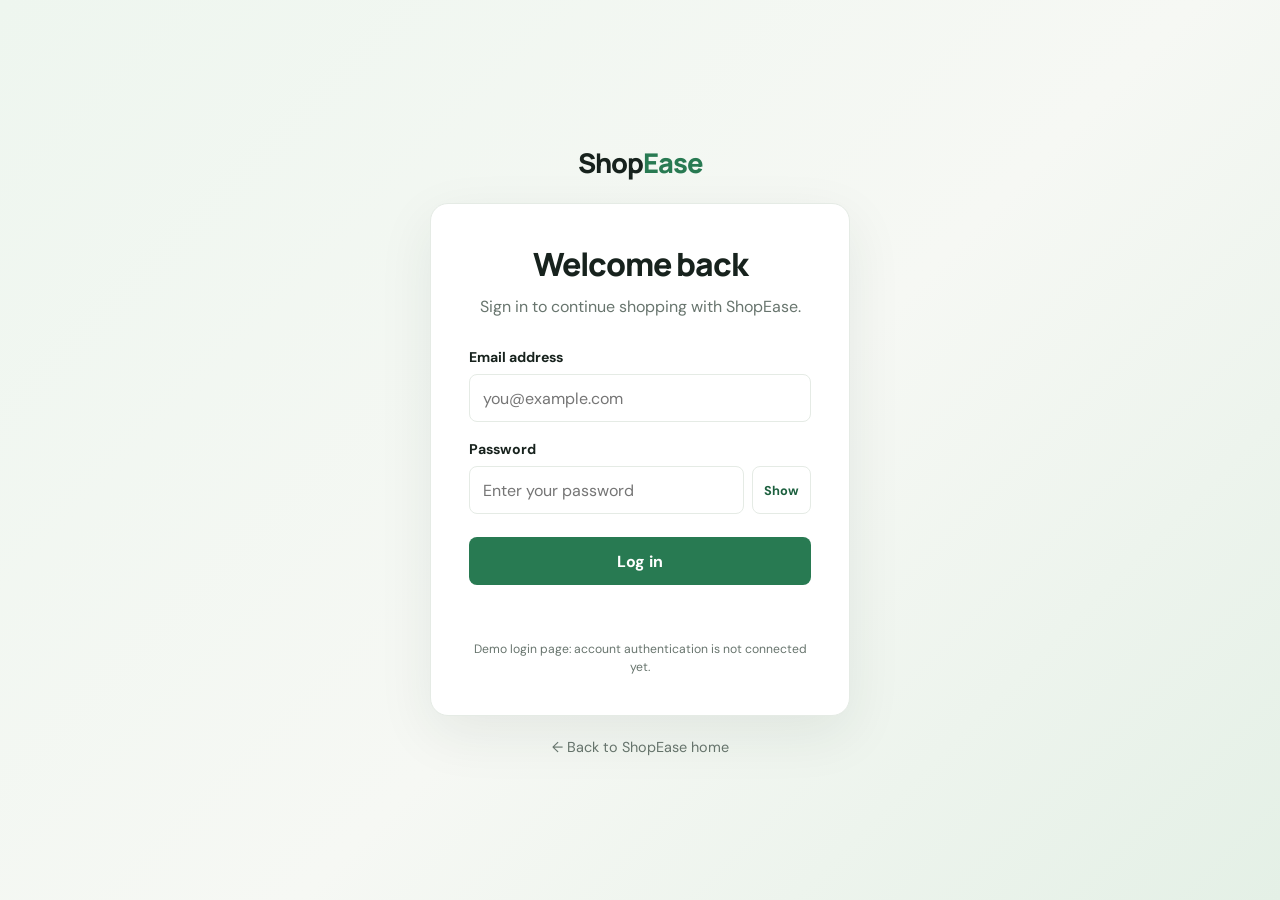
==== login.html @ 0783d09d "Create ShopEase login page" ====
<!DOCTYPE html>
<html lang="en">
<head>
  <meta charset="UTF-8">
  <meta name="viewport" content="width=device-width, initial-scale=1.0">
  <meta name="description" content="Sign in to ShopEase.">
  <title>Login | ShopEase</title>
  <link rel="stylesheet" href="style.css">
  <script src="login.js" defer></script>
</head>
<body class="login-page">
  <main class="login-shell">
    <a class="login-brand" href="index.html">Shop<span>Ease</span></a>
    <section class="login-card" aria-labelledby="login-title">
      <h1 id="login-title">Welcome back</h1>
      <p class="login-intro">Sign in to continue shopping with ShopEase.</p>

      <form id="login-form">
        <div class="login-field">
          <label for="email">Email address</label>
          <input id="email" name="email" type="email" placeholder="you@example.com" autocomplete="email" required>
        </div>

        <div class="login-field">
          <label for="password">Password</label>
          <div class="password-wrap">
            <input id="password" name="password" type="password" placeholder="Enter your password" autocomplete="current-password" minlength="6" required>
            <button class="password-toggle" id="password-toggle" type="button" aria-pressed="false">Show</button>
          </div>
        </div>

        <button class="login-submit" type="submit">Log in</button>
        <p class="login-message" id="login-message" role="status" aria-live="polite"></p>
      </form>

      <p class="login-demo-note">Demo login page: account authentication is not connected yet.</p>
    </section>
    <a class="login-back" href="index.html">← Back to ShopEase home</a>
  </main>
</body>
</html>
---- style.css ----
@import url('https://fonts.googleapis.com/css2?family=DM+Sans:wght@400;500;600;700&family=Manrope:wght@400;500;600;700;800&display=swap');

:root {
  --ink: #17221d;
  --muted: #68756e;
  --green: #287a52;
  --green-dark: #1d603f;
  --cream: #f6f8f4;
  --line: #e5ebe5;
  --white: #ffffff;
  font-family: 'DM Sans', sans-serif;
}
* { box-sizing: border-box; }
html { scroll-behavior: smooth; }
body { margin: 0; color: var(--ink); background: var(--white); }
button, input, select { font: inherit; }
button, a { -webkit-tap-highlight-color: transparent; }
a { color: inherit; text-decoration: none; }
.site-header { height: 76px; padding: 0 7%; display: flex; align-items: center; justify-content: space-between; border-bottom: 1px solid var(--line); background: #fff; }
.brand { font: 800 1.55rem 'Manrope', sans-serif; letter-spacing: -1px; }
.brand span, .hero h1 span { color: var(--green); }
.main-nav { display: flex; gap: 32px; color: var(--muted); font-size: .94rem; }
.main-nav a:hover { color: var(--green); }
.cart-toggle { border: 0; border-radius: 999px; padding: 10px 17px; color: #fff; background: var(--ink); cursor: pointer; }
.cart-count { display: inline-grid; place-items: center; min-width: 21px; height: 21px; margin-left: 5px; border-radius: 50%; color: var(--ink); background: #c8edcf; font-size: .75rem; font-weight: 700; }
.hero { min-height: 440px; padding: 65px 10%; display: grid; grid-template-columns: 1.1fr .9fr; align-items: center; gap: 40px; background: var(--cream); overflow: hidden; }
.eyebrow { margin: 0 0 13px; color: var(--green); font-size: .72rem; font-weight: 700; letter-spacing: 2px; }
.hero h1 { max-width: 570px; margin: 0; font: 800 clamp(2.8rem, 5vw, 4.5rem)/1.08 'Manrope', sans-serif; letter-spacing: -3px; }
.hero-copy > p:not(.eyebrow) { max-width: 470px; margin: 20px 0 28px; color: var(--muted); line-height: 1.8; }
.primary-button, .checkout-button { display: inline-block; border: 0; border-radius: 8px; padding: 13px 23px; color: #fff; background: var(--green); font-weight: 700; cursor: pointer; }
.primary-button:hover, .checkout-button:hover { background: var(--green-dark); }
.hero-art { min-height: 290px; position: relative; display: grid; place-items: center; }
.hero-circle { width: 250px; height: 250px; display: grid; place-items: center; border-radius: 50%; background: #dceee0; font-size: 7rem; transform: rotate(-8deg); }
.floating-tag { position: absolute; padding: 11px 16px; border-radius: 9px; background: #fff; box-shadow: 0 8px 30px #1b38221a; font-size: .85rem; font-weight: 700; }
.tag-one { top: 35px; right: 3%; }
.tag-two { bottom: 35px; left: 2%; }
.products-section { padding: 76px 7%; }
.section-heading { display: flex; align-items: end; justify-content: space-between; gap: 24px; margin-bottom: 30px; }
h2 { margin: 0; font: 800 2rem 'Manrope', sans-serif; letter-spacing: -1px; }
.product-tools { display: flex; gap: 10px; }
.product-tools input, .product-tools select { min-height: 42px; padding: 0 13px; border: 1px solid var(--line); border-radius: 7px; outline-color: var(--green); background: #fff; }
.product-tools input { width: 210px; }
.product-grid { display: grid; grid-template-columns: repeat(4, minmax(0, 1fr)); gap: 22px; }
.product-card { padding: 13px; border: 1px solid var(--line); border-radius: 13px; transition: transform .2s, box-shadow .2s; }
.product-card:hover { transform: translateY(-4px); box-shadow: 0 12px 30px #203b2610; }
.product-art { height: 170px; display: grid; place-items: center; border-radius: 9px; background: var(--cream); font-size: 4.6rem; }
.product-category { margin: 17px 0 5px; color: var(--muted); font-size: .76rem; }
.product-card h3 { margin: 0; font-size: 1rem; }
.product-bottom { display: flex; align-items: center; justify-content: space-between; gap: 8px; margin-top: 16px; }
.product-price { font-weight: 800; }
.add-button { border: 0; border-radius: 7px; padding: 9px 12px; color: #fff; background: var(--green); cursor: pointer; font-size: .82rem; font-weight: 700; }
.add-button:hover { background: var(--green-dark); }
.empty-results { grid-column: 1 / -1; padding: 35px; color: var(--muted); text-align: center; }
.about-section { padding: 58px 10%; background: var(--cream); text-align: center; }
.about-section p:last-child { max-width: 620px; margin: 15px auto 0; color: var(--muted); line-height: 1.8; }
.site-footer { padding: 23px; color: var(--muted); text-align: center; font-size: .85rem; }
.cart-backdrop { position: fixed; inset: 0; z-index: 5; visibility: hidden; opacity: 0; background: #101a1480; transition: .25s; }
.cart-panel { position: fixed; z-index: 6; top: 0; right: 0; width: min(420px, 100%); height: 100%; padding: 25px; display: flex; flex-direction: column; background: #fff; transform: translateX(100%); transition: transform .25s; }
.cart-open .cart-backdrop { visibility: visible; opacity: 1; }
.cart-open .cart-panel { transform: translateX(0); }
.cart-heading { display: flex; align-items: center; justify-content: space-between; padding-bottom: 20px; border-bottom: 1px solid var(--line); }
.cart-heading h2 { font-size: 1.5rem; }
.close-cart { border: 0; background: none; cursor: pointer; font-size: 2rem; }
.cart-items { flex: 1; overflow-y: auto; }
.cart-empty { padding: 35px 5px; color: var(--muted); text-align: center; }
.cart-item { display: grid; grid-template-columns: 52px 1fr auto; align-items: center; gap: 12px; padding: 16px 0; border-bottom: 1px solid var(--line); }
.cart-item-art { width: 52px; height: 52px; display: grid; place-items: center; border-radius: 8px; background: var(--cream); font-size: 1.7rem; }
.cart-item h3 { margin: 0 0 4px; font-size: .9rem; }
.cart-item p { margin: 0; color: var(--muted); font-size: .82rem; }
.quantity-controls { display: flex; align-items: center; gap: 8px; margin-top: 7px; }
.quantity-controls button { width: 23px; height: 23px; border: 1px solid var(--line); border-radius: 5px; background: #fff; cursor: pointer; }
.remove-button { border: 0; color: #a33b3b; background: none; cursor: pointer; font-size: .78rem; }
.cart-footer { padding-top: 18px; border-top: 1px solid var(--line); }
.total-row { display: flex; justify-content: space-between; margin-bottom: 16px; font-size: 1.1rem; }
.checkout-button { width: 100%; }
.cart-note { color: var(--muted); text-align: center; font-size: .75rem; }
.sr-only { position: absolute; width: 1px; height: 1px; padding: 0; margin: -1px; overflow: hidden; clip: rect(0,0,0,0); white-space: nowrap; border: 0; }
@media (max-width: 900px) { .product-grid { grid-template-columns: repeat(2, minmax(0, 1fr)); } .hero { padding-inline: 7%; } }
@media (max-width: 620px) {
  .site-header { height: 66px; padding-inline: 5%; }
  .main-nav { gap: 13px; font-size: .82rem; }
  .brand { font-size: 1.25rem; }
  .cart-toggle { padding: 8px 11px; font-size: .82rem; }
  .hero { grid-template-columns: 1fr; padding: 55px 7% 35px; text-align: center; }
  .hero-copy > p:not(.eyebrow) { margin-inline: auto; }
  .hero-art { min-height: 230px; }
  .hero-circle { width: 190px; height: 190px; font-size: 5rem; }
  .section-heading { align-items: stretch; flex-direction: column; }
  .product-tools { flex-direction: column; }
  .product-tools input { width: 100%; }
  .product-grid { gap: 12px; }
  .product-card { padding: 9px; }
  .product-art { height: 125px; font-size: 3.5rem; }
  .product-bottom { align-items: stretch; flex-direction: column; }
  .add-button { width: 100%; }
  h2 { font-size: 1.7rem; }
}
@media (max-width: 370px) { .main-nav { gap: 8px; } .main-nav a { font-size: .75rem; } .product-grid { grid-template-columns: 1fr; } }

/* Product details popup */
.details-backdrop {
  position: fixed;
  inset: 0;
  z-index: 7;
  visibility: hidden;
  opacity: 0;
  background: #101a1480;
  transition: .25s;
}
.details-modal {
  position: fixed;
  z-index: 8;
  top: 50%;
  left: 50%;
  width: min(680px, calc(100% - 30px));
  max-height: calc(100vh - 30px);
  padding: 28px;
  display: grid;
  grid-template-columns: .9fr 1.1fr;
  align-items: center;
  gap: 25px;
  overflow-y: auto;
  border-radius: 16px;
  background: #fff;
  opacity: 0;
  visibility: hidden;
  transform: translate(-50%, -46%);
  transition: .25s;
}
.details-open .details-backdrop { visibility: visible; opacity: 1; }
.details-open .details-modal {
  visibility: visible;
  opacity: 1;
  transform: translate(-50%, -50%);
}
.details-close {
  position: absolute;
  top: 10px;
  right: 15px;
  border: 0;
  background: none;
  cursor: pointer;
  font-size: 2rem;
}
.details-art {
  min-height: 220px;
  display: grid;
  place-items: center;
  border-radius: 12px;
  background: var(--cream);
  font-size: 6rem;
}
.details-copy h2 { margin: 5px 0 12px; font-size: 1.7rem; }
.details-description { color: var(--muted); line-height: 1.7; }
.details-price { display: block; margin: 18px 0; font-size: 1.35rem; }
.details-add { padding: 12px 20px; }
.view-details-button {
  border: 1px solid var(--green);
  border-radius: 7px;
  padding: 9px 12px;
  color: var(--green);
  background: #fff;
  cursor: pointer;
  font-size: .82rem;
  font-weight: 700;
}
.view-details-button:hover { color: #fff; background: var(--green); }
.product-actions { display: flex; gap: 7px; }
@media (max-width: 620px) {
  .details-modal { grid-template-columns: 1fr; gap: 15px; padding: 22px; }
  .details-art { min-height: 145px; font-size: 4rem; }
  .details-copy h2 { font-size: 1.4rem; }
  .product-actions { flex-direction: column; }
}


/* Login page */
.login-page {
  min-height: 100vh;
  display: flex;
  justify-content: center;
  align-items: center;
  padding: 28px 16px;
  background: linear-gradient(135deg, #eef6ef, #f6f8f4 55%, #e4f0e6);
}
.login-shell { width: 100%; max-width: 420px; }
.login-brand { display: block; margin-bottom: 22px; text-align: center; font: 800 1.7rem 'Manrope', sans-serif; letter-spacing: -1px; }
.login-brand span { color: var(--green); }
.login-card {
  padding: 38px;
  border: 1px solid #e5ebe5;
  border-radius: 18px;
  background: #fff;
  box-shadow: 0 18px 55px #1b382214;
  animation: login-appear .65s ease both;
}
@keyframes login-appear {
  from { opacity: 0; transform: translateY(18px); }
  to { opacity: 1; transform: translateY(0); }
}
.login-card h1 { margin: 0 0 8px; font: 800 2rem 'Manrope', sans-serif; letter-spacing: -1px; text-align: center; }
.login-intro { margin: 0 0 28px; color: var(--muted); text-align: center; line-height: 1.6; }
.login-field { margin-bottom: 18px; }
.login-field label { display: block; margin-bottom: 8px; font-size: .88rem; font-weight: 700; }
.login-field input {
  width: 100%;
  height: 48px;
  padding: 0 13px;
  border: 1px solid var(--line);
  border-radius: 8px;
  outline: none;
  background: #fff;
}
.login-field input:focus { border-color: var(--green); box-shadow: 0 0 0 3px #287a5218; }
.password-wrap { display: flex; gap: 8px; }
.password-wrap input { flex: 1; min-width: 0; }
.password-toggle { border: 1px solid var(--line); border-radius: 8px; padding: 0 11px; color: var(--green-dark); background: #fff; cursor: pointer; font-size: .8rem; font-weight: 700; }
.login-submit { width: 100%; min-height: 48px; margin-top: 5px; border: 0; border-radius: 8px; color: #fff; background: var(--green); cursor: pointer; font-weight: 700; }
.login-submit:hover { background: var(--green-dark); }
.login-message { min-height: 22px; margin: 15px 0 0; color: var(--green-dark); text-align: center; font-size: .85rem; line-height: 1.5; }
.login-back { display: block; margin-top: 22px; color: var(--muted); text-align: center; font-size: .9rem; }
.login-back:hover { color: var(--green); }
.login-demo-note { margin: 18px 0 0; color: var(--muted); text-align: center; font-size: .76rem; line-height: 1.5; }
@media (max-width: 480px) { .login-card { padding: 28px 22px; } }
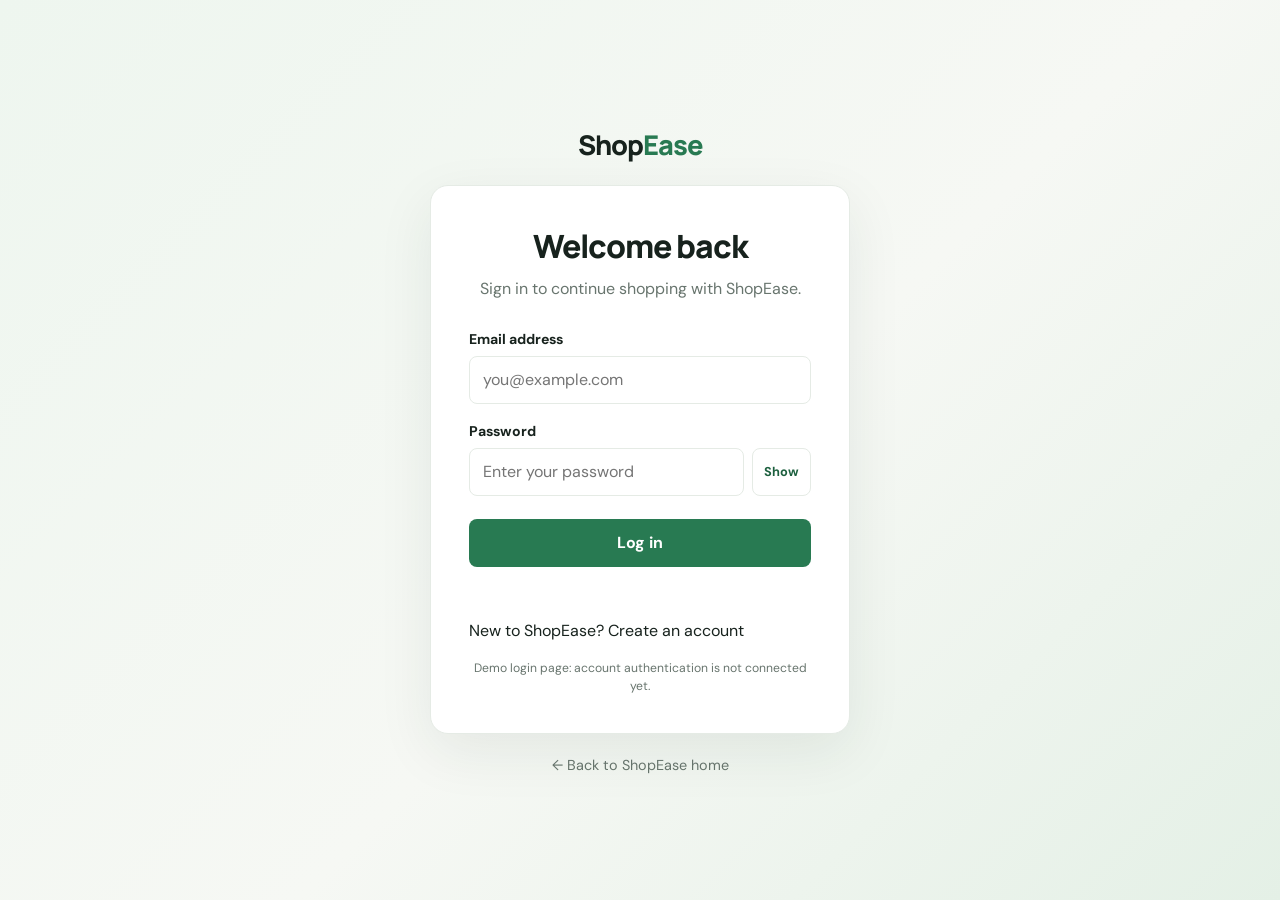
==== commit 4d96cadc: "Link login page to sign-up page" ====
--- a/login.html
+++ b/login.html
@@ -33,6 +33,7 @@
         <p class="login-message" id="login-message" role="status" aria-live="polite"></p>
       </form>
 
+      <p class="login-switch">New to ShopEase? <a href="signup.html">Create an account</a></p>
       <p class="login-demo-note">Demo login page: account authentication is not connected yet.</p>
     </section>
     <a class="login-back" href="index.html">← Back to ShopEase home</a>
